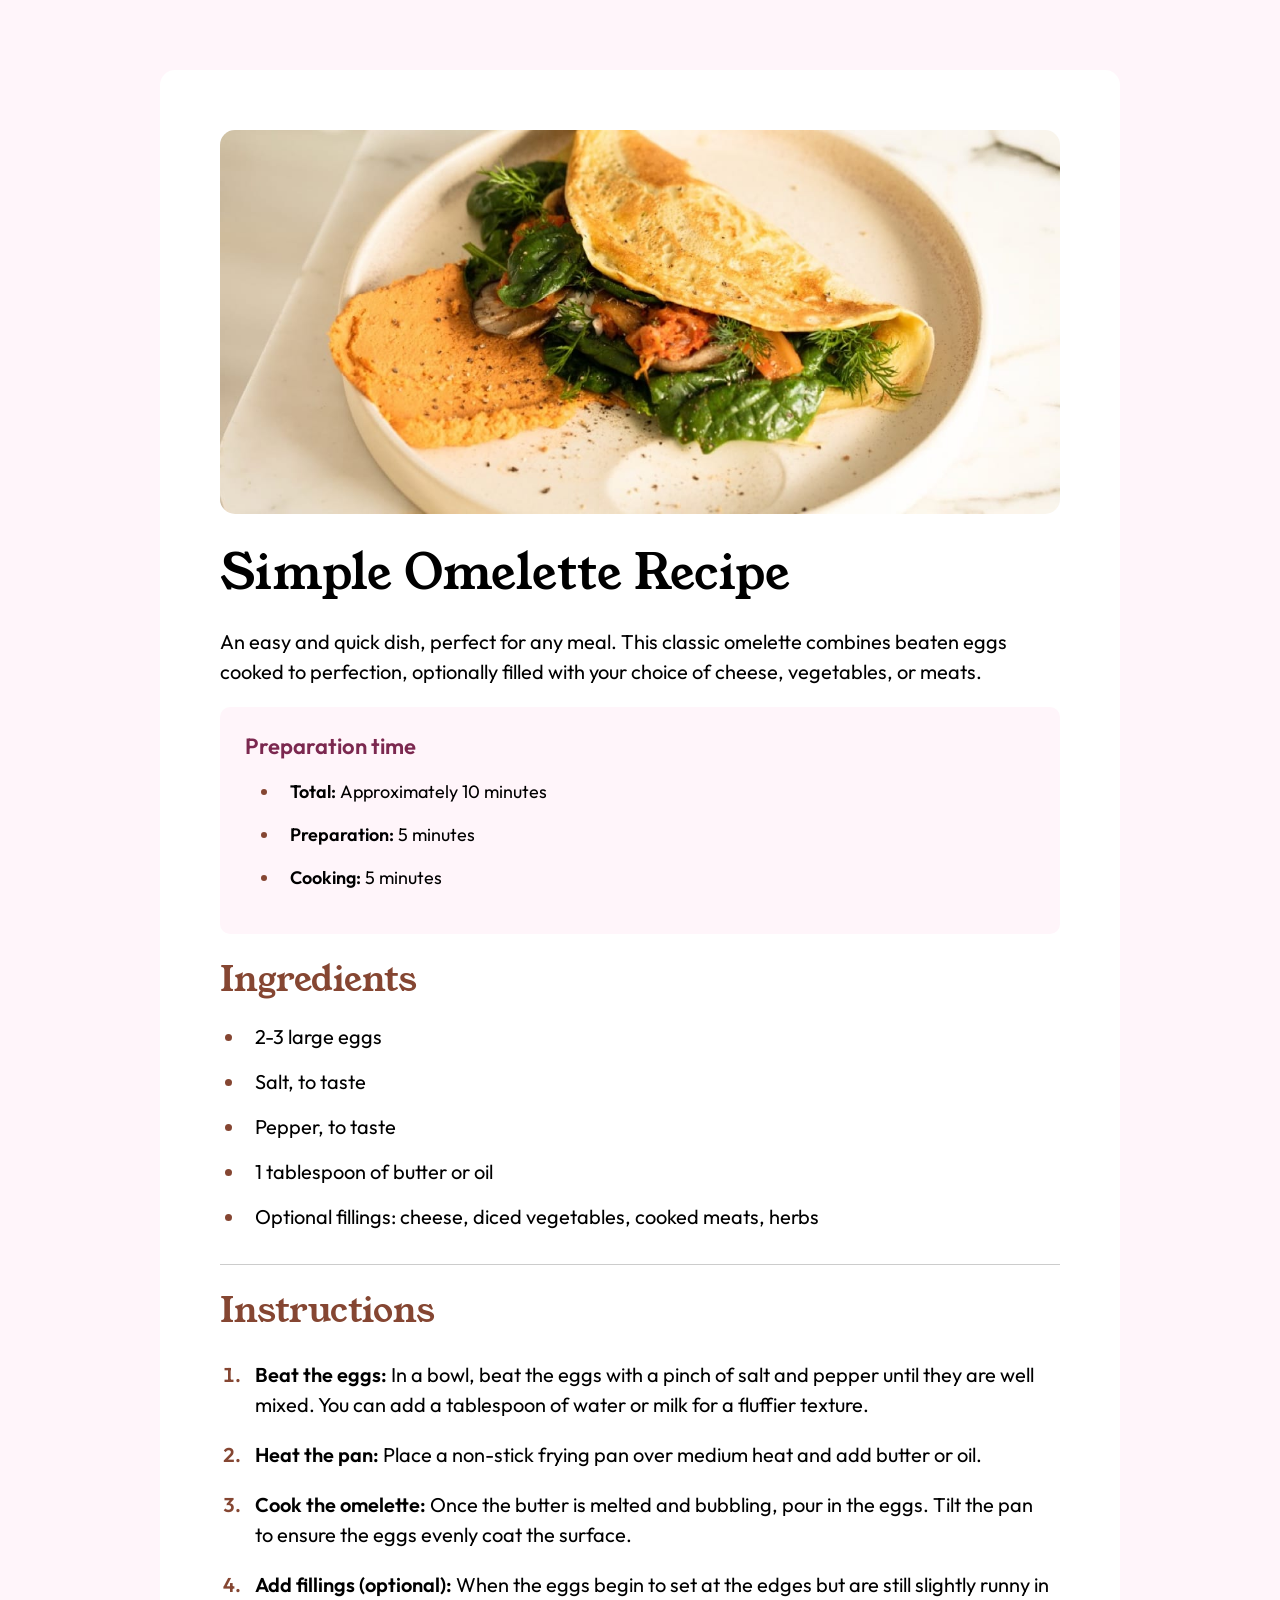
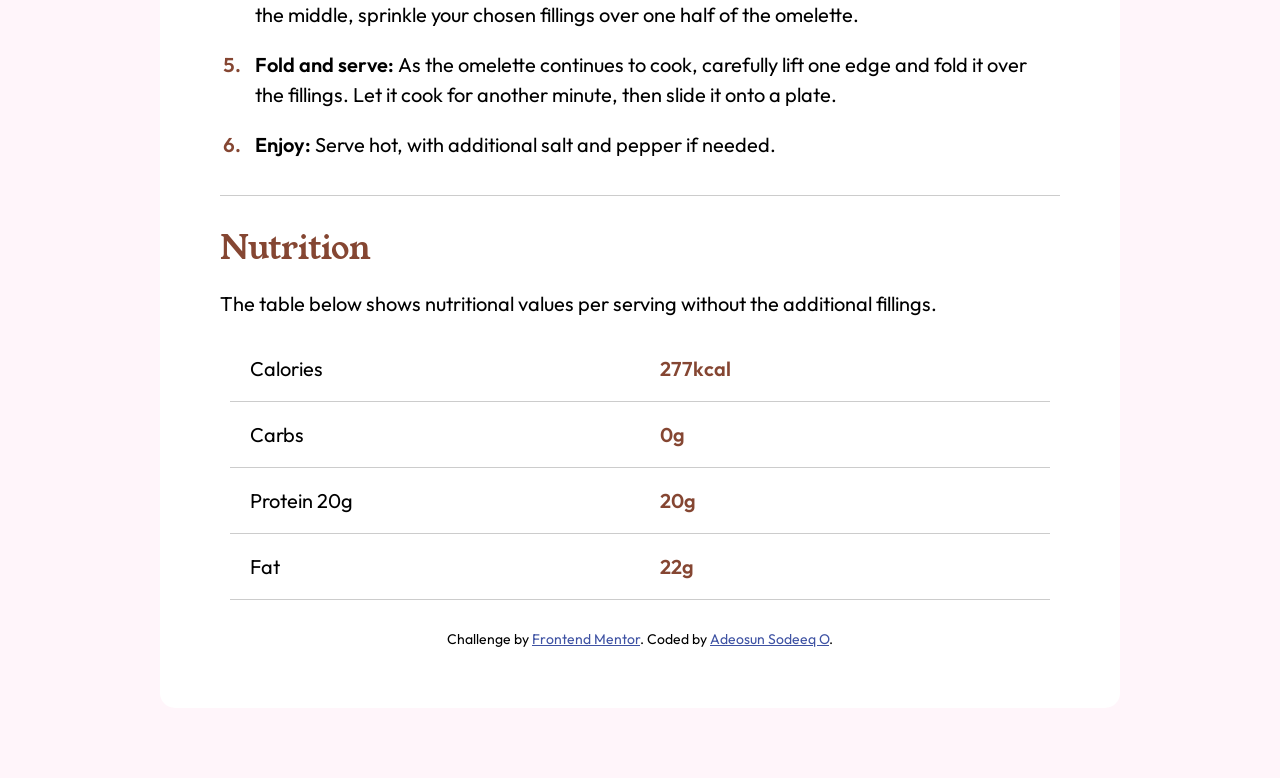
==== recipe-page-main/index.html @ bdd8b49f "Initial commit" ====
<!DOCTYPE html>
<html lang="en">
<head>
  <meta charset="UTF-8">
  <meta name="viewport" content="width=device-width, initial-scale=1.0"> <!-- displays site properly based on user's device -->

  <link rel="icon" type="image/png" sizes="32x32" href="./assets/images/favicon-32x32.png">
  <link rel="stylesheet" href="style.css">
    <link href="https://fonts.googleapis.com/css2?family=Young+Serif&display=swap" rel="stylesheet">
    <link href="https://fonts.googleapis.com/css2?family=Outfit:wght@100..900&display=swap" rel="stylesheet">
  <title>Frontend Mentor | Recipe page</title>

  <!-- Feel free to remove these styles or customise in your own stylesheet 👍 -->
  <!-- <style>
    .attribution { font-size: 11px; text-align: center; }
    .attribution a { color: hsl(228, 45%, 44%); }
  </style> -->
</head>
<body>

  <main class="container">

      
        <header class="banner">
        <div class="logo">
          <img src="./assets/images/image-omelette.jpeg" alt="">
        </div>
      </header>
        <section class="hero">
        <div class="herotext">
          <h1>Simple Omelette Recipe</h1>
          <p>An easy and quick dish, perfect for any meal. This classic omelette combines beaten eggs cooked 
            to perfection, optionally filled with your choice of cheese, vegetables, or meats.</p>
        </div>

        <div class="preptime">
          <h3>Preparation time</h3>
          <ul>
            <li> <span>Total: </span> Approximately 10 minutes</li>
            <li><span>Preparation: </span>5 minutes</li>
            <li><span>Cooking: </span>5 minutes</li>
          </ul>
        </div>
        <div class="ingredient">
          <h2>Ingredients</h2>
          <ul>
            <li>2-3 large eggs</li>
            <li>Salt, to taste</li>
            <li>Pepper, to taste</li>
            <li>1 tablespoon of butter or oil</li>
            <li>Optional fillings: cheese, diced vegetables, cooked meats, herbs</li>
          </ul>
        </div>

        
        <div class="instruction">
          <h2>Instructions</h2>
          <ol>
            <li><span>Beat the eggs: </span>In a bowl, beat the eggs with a pinch of salt and pepper until they are well mixed. 
              You can add a tablespoon of water or milk for a fluffier texture.</li>
            <li><span>Heat the pan: </span>Place a non-stick frying pan over medium heat and add butter or oil.</li>
            <li><span>Cook the omelette: </span>Once the butter is melted and bubbling, pour in the eggs. Tilt the pan to ensure 
              the eggs evenly coat the surface.</li>
            <li><span>Add fillings (optional): </span>When the eggs begin to set at the edges but are still slightly runny in the 
              middle, sprinkle your chosen fillings over one half of the omelette.</li>
            <li><span>Fold and serve: </span>As the omelette continues to cook, carefully lift one edge and fold it over the 
              fillings. Let it cook for another minute, then slide it onto a plate.</li>
              <li><span>Enjoy: </span>Serve hot, with additional salt and pepper if needed.</li>
          </ol>
        </div>

        <div class="nutrition">
          <div class="nutritiontext">
            <h2>Nutrition</h2>
            <p>The table below shows nutritional values per serving without the additional fillings.</p>
          </div>
          <div class="nutritiontable">
            <div class="nutrient">
              <p>Calories</p>
              <p>Carbs</p>
              <p>Protein <span>20g</span></p>
              <p>Fat</p>
            </div>
            <div class="amount">
              <p>277kcal</p>
              <p>0g</p>
              <p>20g</p>
              <p>22g</p>
            </div>
            
          </div>
        </div>
      </section>

      <div class="attribution">
        Challenge by <a href="https://www.frontendmentor.io?ref=challenge" target="_blank">Frontend Mentor</a>. 
        Coded by <a href="#">Adeosun Sodeeq O</a>.
      </div>

  </main>
</body>
</html>
---- recipe-page-main/style.css ----
.attribution {
  font-size: 14px;
  text-align: center;
}
.attribution a {
  color: hsl(228, 45%, 44%);
}

:root {
  --White: hsl(0, 0%, 100%);
  --Stone100: hsl(30, 54%, 90%);
  --Stone150: hsl(30, 18%, 87%);
  --Stone600: hsl(30, 10%, 34%);
  --Stone900: hsl(24, 5%, 18%);
  --Brown800: hsl(14, 45%, 36%);
  --rose800: hsl(332, 51%, 32%);
  --rose50: hsl(330, 100%, 98%);
}

* {
  padding: 0;
  margin: 0;
  box-sizing: border-box;
  /* list-style-position: inside; */
}
html,
body {
  font-family: "Outfit", sans-serif;
}
body {
  background-color: var(--rose50);
  background-size: cover;
  background-position: center;
  font-size: min(20px, 3vh);
}
::marker {
  color: var(--Brown800);
  font-weight: 600;
}
h2 {
  font-family: "Young serif", sans-serif;
}

.container {
  max-width: 960px;
  margin: 70px auto;
  background-color: var(--White);
  border-radius: 15px;
  padding: 60px;
}
.banner {
  width: 100%;
}
.banner .logo {
  width: 100%;
}
.banner .logo img {
  width: 100%;
  border-radius: 15px;
}
.hero {
  width: 100%;
  margin-bottom: 20px;
}
.herotext {
  width: 100%;
}
.herotext h1 {
  font-size: 3rem;
  font-family: "Young Serif", serif;
  font-weight: 400;
  margin: 20px 0;
}
.herotext p {
  font-family: "Outfit", sans-serif;
  font-weight: 400;
  line-height: 1.5;
}
.preptime {
  margin: 20px 0;
  background-color: var(--rose50);
  padding: 25px;
  border-radius: 10px;
}
.preptime h3 {
  font-size: 22px;
  color: var(--rose800);
  font-weight: 600;
}
.preptime ul {
  padding: 10px;
  font-size: 18px;
  margin-left: 25px;
}
.preptime ul li {
  padding: 10px;
}
.preptime ul span {
  font-weight: 600;
}
.ingredient {
  margin: 20px 0;
  /* line-height: 2; */
  border-bottom: 1px solid hsla(0, 0%, 0%, 0.2);
}
.ingredient h2 {
  font-size: 35px;
  color: var(--Brown800);
  font-weight: 500;
  letter-spacing: 1;
  margin-bottom: 10px;
}
.ingredient ul {
  margin-bottom: 25px;
  margin-left: 25px;
}
.ingredient ul li {
  padding: 10px;
}
.instruction {
  margin: 20px 0;
  border-bottom: 1px solid hsla(0, 0%, 0%, 0.2);
}
.instruction h2 {
  font-size: 35px;
  color: var(--Brown800);
  font-weight: 500;
  letter-spacing: 1;
  margin-bottom: 5px;
  padding-bottom: 10px;
}
.instruction ol {
  padding-bottom: 10px;
  line-height: 1.5;
  font-weight: 400;
  margin-bottom: 15px;
  margin-left: 25px;
}
.instruction ol li {
  padding: 10px;
}
.instruction ol span {
  font-weight: 600;
}
.nutrition {
  width: 100%;
}
.nutritiontext h2 {
  font-size: 2rem;
  color: var(--Brown800);
  font-weight: 500;
  padding: 10px 0;
}
.nutritiontext p {
  padding: 10px 0;
}
.nutritiontable {
  display: flex;
  padding: 10px;
  width: 100%;
  align-items: center;
}
.nutrient {
  width: 50%;
}
.amount {
  width: 50%;
  color: var(--Brown800);
  font-weight: 600;
}
.nutritiontable p {
  padding: 20px;
  border-bottom: 1px solid hsla(0, 0%, 0%, 0.2);
  white-space: nowrap;
}

@media screen and (max-width: 375px) {
  body {
    font-size: 16.5px;
  }
  .container {
    width: 100%;
    margin: 0;
    padding: 0px;
  }
  .banenr {
    width: 100%;
  }
  .banner .logo img {
    width: 100%;
    border-radius: 0;
  }
  .hero {
    padding: 25px;
  }
  .herotext h1 {
    font-size: 2.3rem;
    font-family: "Young Serif", serif;
    font-weight: 400;
    margin: 20px 0;
    line-height: 1;
  }
  .ingredient h2,
  .instruction h2,
  .nutrition h2 {
    font-size: 30px;
  }
}
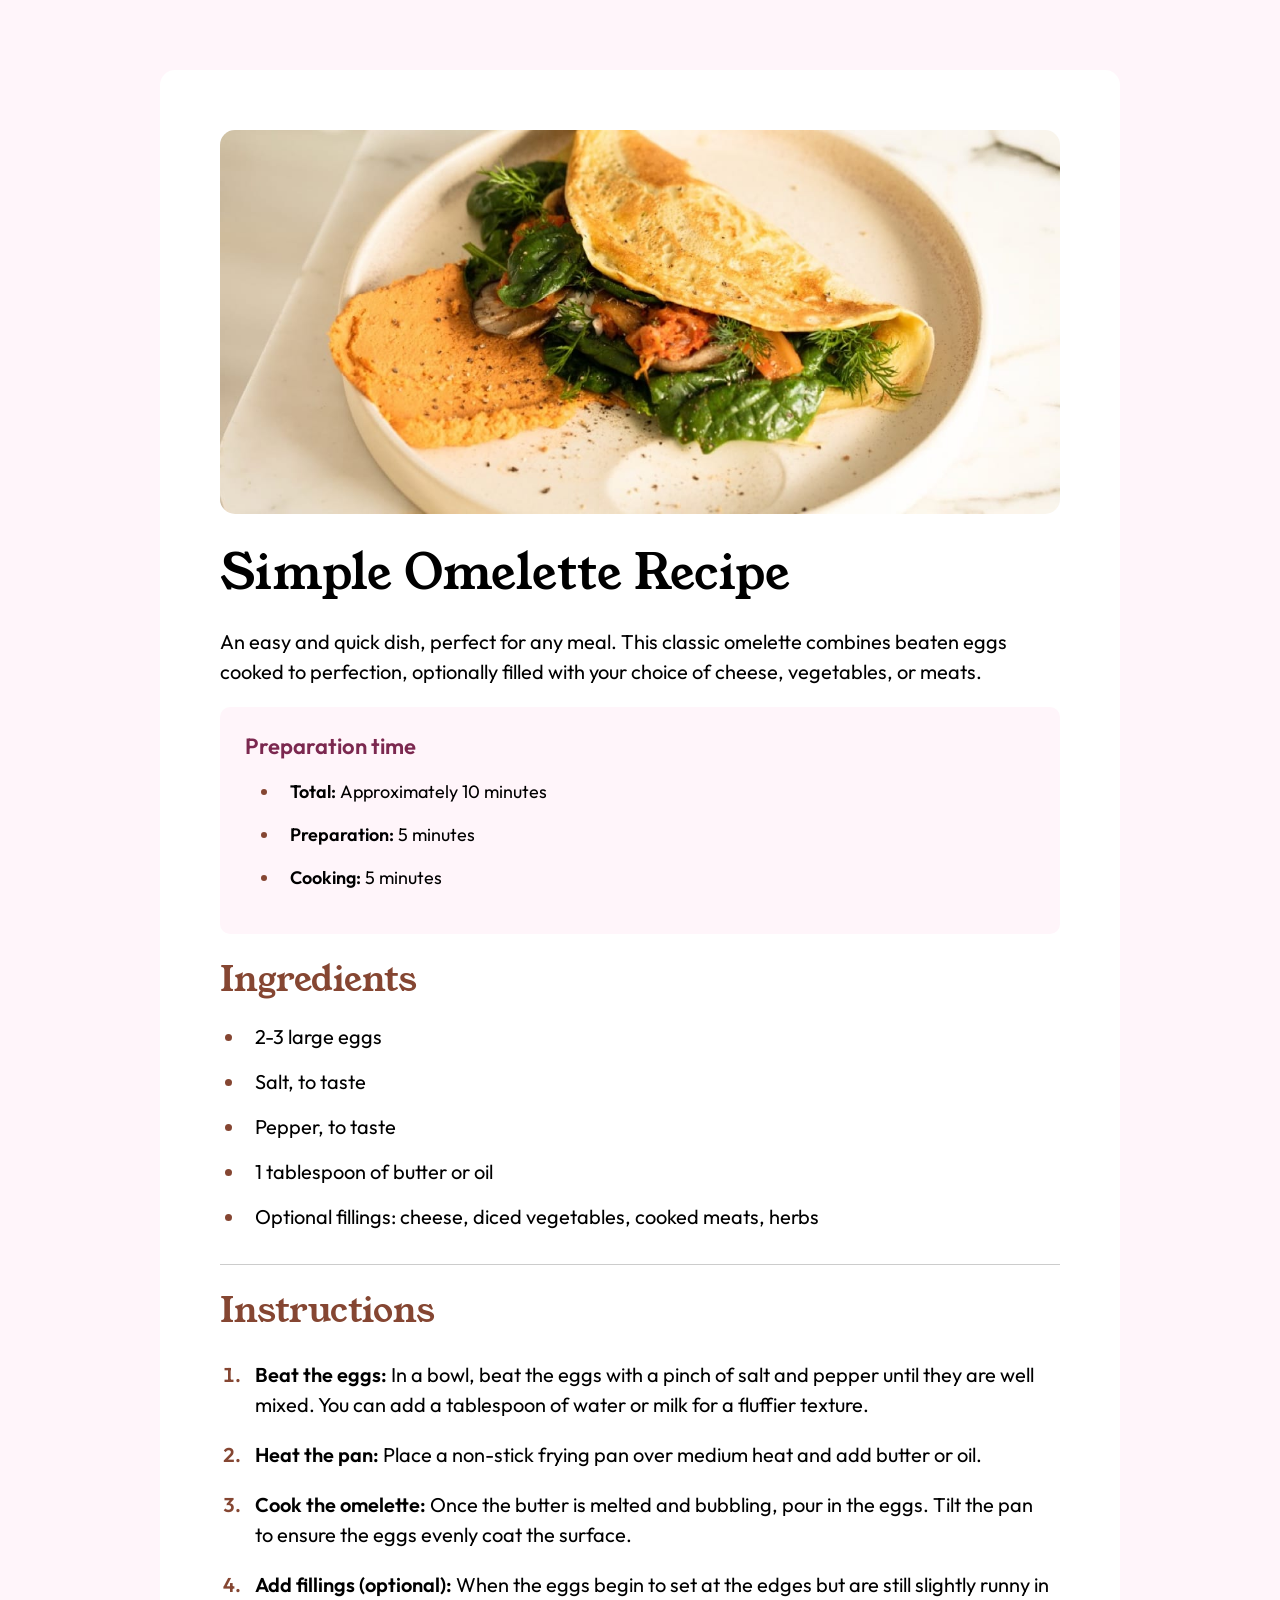
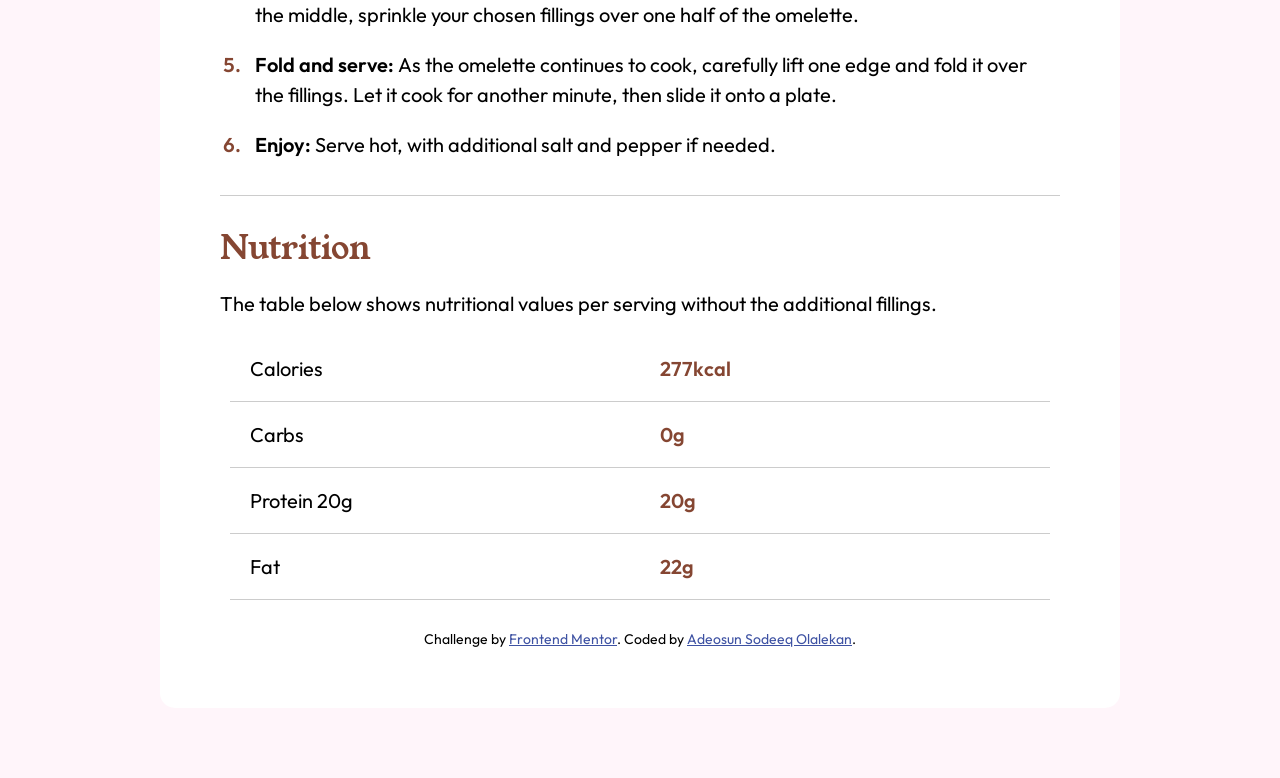
==== commit 6669a7be: "Modified" ====
--- a/recipe-page-main/index.html
+++ b/recipe-page-main/index.html
@@ -4,17 +4,13 @@
   <meta charset="UTF-8">
   <meta name="viewport" content="width=device-width, initial-scale=1.0"> <!-- displays site properly based on user's device -->
 
-  <link rel="icon" type="image/png" sizes="32x32" href="./assets/images/favicon-32x32.png">
+  <link rel="icon" type="image/png" sizes="32x32" href="./assets/images/favicon.png">
   <link rel="stylesheet" href="style.css">
     <link href="https://fonts.googleapis.com/css2?family=Young+Serif&display=swap" rel="stylesheet">
     <link href="https://fonts.googleapis.com/css2?family=Outfit:wght@100..900&display=swap" rel="stylesheet">
-  <title>Frontend Mentor | Recipe page</title>
+  <title>Tech World || Recipe page</title>
 
-  <!-- Feel free to remove these styles or customise in your own stylesheet 👍 -->
-  <!-- <style>
-    .attribution { font-size: 11px; text-align: center; }
-    .attribution a { color: hsl(228, 45%, 44%); }
-  </style> -->
+  
 </head>
 <body>
 
@@ -94,7 +90,7 @@
 
       <div class="attribution">
         Challenge by <a href="https://www.frontendmentor.io?ref=challenge" target="_blank">Frontend Mentor</a>. 
-        Coded by <a href="#">Adeosun Sodeeq O</a>.
+        Coded by <a href="#">Adeosun Sodeeq Olalekan</a>.
       </div>
 
   </main>
